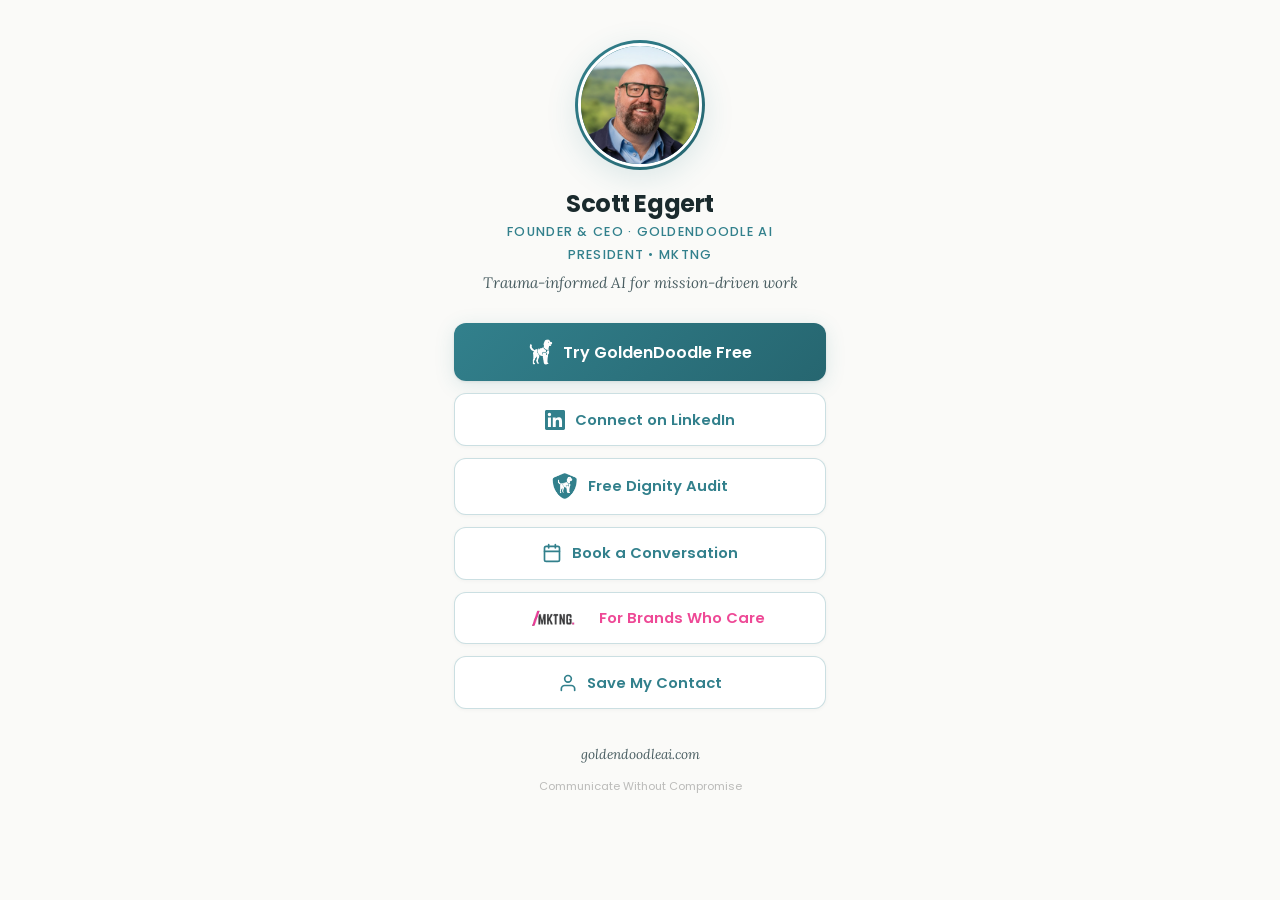
==== index.html @ 1a52ab36 "Refine MKTNG role line and transparent logo asset. Makes the President line non-clickable with match" ====
<!DOCTYPE html>
<html lang="en">
<head>
  <meta charset="UTF-8">
  <meta name="viewport" content="width=device-width, initial-scale=1.0">
  <title>Scott Eggert — GoldenDoodle AI</title>
  <meta name="description" content="Connect with Scott Eggert, Founder & CEO of GoldenDoodle AI — the first trauma-informed AI platform for mission-driven work.">
  <link rel="preconnect" href="https://fonts.googleapis.com">
  <link rel="preconnect" href="https://fonts.gstatic.com" crossorigin>
  <link href="https://fonts.googleapis.com/css2?family=Poppins:wght@400;500;600;700&family=Lora:ital,wght@0,400;1,400;1,500&display=swap" rel="stylesheet">
  <style>
    *, *::before, *::after {
      margin: 0;
      padding: 0;
      box-sizing: border-box;
    }

    :root {
      --teal: #32808c;
      --teal-dark: #266670;
      --teal-light: #e8f4f6;
      --teal-glow: rgba(50, 128, 140, 0.15);
      --warm-bg: #fafaf8;
      --text-primary: #1a2a2d;
      --text-secondary: #4a5e62;
      --white: #ffffff;
      --gold-accent: #c8a44e;
    }

    html {
      -webkit-text-size-adjust: 100%;
    }

    body {
      font-family: 'Poppins', sans-serif;
      background: var(--warm-bg);
      color: var(--text-primary);
      min-height: 100dvh;
      display: flex;
      justify-content: center;
      align-items: flex-start;
      padding: 0;
    }

    .container {
      width: 100%;
      max-width: 420px;
      padding: 2.5rem 1.5rem 2rem;
      display: flex;
      flex-direction: column;
      align-items: center;
    }

    /* --- Headshot --- */
    .headshot-wrap {
      position: relative;
      margin-bottom: 1.25rem;
      animation: fadeDown 0.6s ease-out;
    }

    .headshot-ring {
      width: 130px;
      height: 130px;
      border-radius: 50%;
      padding: 3px;
      background: linear-gradient(135deg, var(--teal), var(--teal-dark));
      box-shadow: 0 8px 30px var(--teal-glow);
    }

    .headshot-ring img {
      width: 100%;
      height: 100%;
      border-radius: 50%;
      object-fit: cover;
      object-position: center 15%;
      border: 3px solid var(--white);
    }

    /* --- Identity --- */
    .identity {
      text-align: center;
      margin-bottom: 1.75rem;
      animation: fadeDown 0.6s ease-out 0.1s both;
    }

    .identity h1 {
      font-family: 'Poppins', sans-serif;
      font-weight: 700;
      font-size: 1.5rem;
      letter-spacing: -0.02em;
      color: var(--text-primary);
      line-height: 1.2;
    }

    .identity .role {
      font-family: 'Poppins', sans-serif;
      font-weight: 500;
      font-size: 0.8rem;
      color: var(--teal);
      text-transform: uppercase;
      letter-spacing: 0.1em;
      margin-top: 0.25rem;
    }

    .identity .role.secondary {
      margin-top: 0.35rem;
      letter-spacing: 0.1em;
    }

    .identity .tagline {
      font-family: 'Lora', serif;
      font-style: italic;
      font-size: 0.95rem;
      color: var(--text-secondary);
      margin-top: 0.5rem;
      line-height: 1.5;
    }

    /* --- Links Stack --- */
    .links {
      width: 100%;
      display: flex;
      flex-direction: column;
      gap: 0.75rem;
    }

    .link-btn {
      display: flex;
      align-items: center;
      justify-content: center;
      gap: 0.6rem;
      width: 100%;
      padding: 0.9rem 1.25rem;
      border-radius: 12px;
      font-family: 'Poppins', sans-serif;
      font-weight: 600;
      font-size: 0.925rem;
      text-decoration: none;
      transition: all 0.25s ease;
      cursor: pointer;
      border: none;
      -webkit-tap-highlight-color: transparent;
    }

    .link-btn svg {
      width: 20px;
      height: 20px;
      flex-shrink: 0;
    }

    .link-btn-icon {
      width: 26px;
      height: 26px;
      object-fit: contain;
      flex-shrink: 0;
    }

    .mktng-logo {
      width: 74px;
      height: 20px;
      object-fit: contain;
      flex-shrink: 0;
    }

    .mktng-cta-text {
      color: #ee4996;
    }

    /* Hero / Exclusive Offer */
    .link-btn.hero {
      background: linear-gradient(135deg, var(--teal), var(--teal-dark));
      color: var(--white);
      box-shadow: 0 4px 20px var(--teal-glow), 0 1px 3px rgba(0,0,0,0.08);
      font-size: 1rem;
      padding: 1rem 1.25rem;
      animation: fadeUp 0.5s ease-out 0.2s both;
    }

    .link-btn.hero:hover {
      transform: translateY(-2px);
      box-shadow: 0 8px 30px rgba(50, 128, 140, 0.3), 0 2px 6px rgba(0,0,0,0.1);
    }

    .link-btn.hero:active {
      transform: translateY(0);
    }

    .hero-badge {
      font-family: 'Poppins', sans-serif;
      font-size: 0.65rem;
      font-weight: 600;
      text-transform: uppercase;
      letter-spacing: 0.12em;
      color: var(--gold-accent);
      text-align: center;
      margin-bottom: -0.25rem;
      animation: fadeUp 0.5s ease-out 0.15s both;
    }

    /* Secondary buttons */
    .link-btn.secondary {
      background: var(--white);
      color: var(--teal);
      border: 1.5px solid rgba(50, 128, 140, 0.25);
      box-shadow: 0 1px 4px rgba(0,0,0,0.04);
    }

    .link-btn.secondary:hover {
      border-color: var(--teal);
      background: var(--teal-light);
      transform: translateY(-1px);
      box-shadow: 0 3px 12px rgba(0,0,0,0.06);
    }

    .link-btn.secondary:active {
      transform: translateY(0);
    }

    /* Stagger animation */
    .links .link-btn:nth-child(1) { animation: fadeUp 0.5s ease-out 0.15s both; }
    .links .link-btn:nth-child(2) { animation: fadeUp 0.5s ease-out 0.2s both; }
    .links .link-btn:nth-child(3) { animation: fadeUp 0.5s ease-out 0.25s both; }
    .links .link-btn:nth-child(4) { animation: fadeUp 0.5s ease-out 0.3s both; }
    .links .link-btn:nth-child(5) { animation: fadeUp 0.5s ease-out 0.35s both; }
    .links .link-btn:nth-child(6) { animation: fadeUp 0.5s ease-out 0.4s both; }
    .links .link-btn:nth-child(7) { animation: fadeUp 0.5s ease-out 0.45s both; }

    /* --- Footer --- */
    .footer {
      margin-top: 2rem;
      text-align: center;
      animation: fadeUp 0.5s ease-out 0.55s both;
    }

    .footer a {
      font-family: 'Lora', serif;
      font-style: italic;
      font-size: 0.85rem;
      color: var(--text-secondary);
      text-decoration: none;
      transition: color 0.2s;
    }

    .footer a:hover {
      color: var(--teal);
    }

    .footer .powered {
      font-family: 'Poppins', sans-serif;
      font-size: 0.7rem;
      color: rgba(0,0,0,0.25);
      margin-top: 0.75rem;
      font-style: normal;
    }

    /* --- Animations --- */
    @keyframes fadeDown {
      from { opacity: 0; transform: translateY(-12px); }
      to { opacity: 1; transform: translateY(0); }
    }

    @keyframes fadeUp {
      from { opacity: 0; transform: translateY(12px); }
      to { opacity: 1; transform: translateY(0); }
    }

    /* Reduced motion */
    @media (prefers-reduced-motion: reduce) {
      *, *::before, *::after {
        animation-duration: 0.01ms !important;
        transition-duration: 0.01ms !important;
      }
    }
  </style>
  <script>
    !function(t,e){var o,n,p,r;e.__SV||(window.posthog=e,e._i=[],e.init=function(i,s,a){function g(t,e){var o=e.split(".");2==o.length&&(t=t[o[0]],e=o[1]),t[e]=function(){t.push([e].concat(Array.prototype.slice.call(arguments,0)))}}(p=t.createElement("script")).type="text/javascript",p.async=!0,p.src=s.api_host+"/static/array.js",(r=t.getElementsByTagName("script")[0]).parentNode.insertBefore(p,r);var u=e;for(void 0!==a?u=e[a]=[]:a="posthog",u.people=u.people||[],u.toString=function(t){var e="posthog";return"posthog"!==a&&(e+="."+a),t||(e+=" (stub)"),e},u.people.toString=function(){return u.toString(1)+".people (stub)"},o="capture identify alias people.set people.set_once set_config register register_once unregister opt_out_capturing has_opted_out_capturing opt_in_capturing reset isFeatureEnabled onFeatureFlags getFeatureFlag getFeatureFlagPayload reloadFeatureFlags group updateEarlyAccessFeatureEnrollment getEarlyAccessFeatures getActiveMatchingSurveys getSurveys onSessionId".split(" "),n=0;n<o.length;n++)g(u,o[n]);e._i.push([i,s,a])},e.__SV=1)}(document,window.posthog||[]);
    posthog.init('phc_HiUlc1KlcLO7zFuvxV1XKp8ROmtPgVxbMvExBJRHfyB', { api_host: 'https://us.i.posthog.com' });
  </script>
</head>
<body>
  <div class="container">

    <!-- Headshot -->
    <div class="headshot-wrap">
      <div class="headshot-ring">
        <img src="scott.png" alt="Scott Eggert" width="124" height="124" loading="eager">
      </div>
    </div>

    <!-- Identity -->
    <div class="identity">
      <h1>Scott Eggert</h1>
      <div class="role">Founder & CEO · GoldenDoodle AI</div>
      <div class="role secondary">President • MKTNG</div>
      <p class="tagline">Trauma-informed AI for mission-driven work</p>
    </div>

    <!-- Links -->
    <div class="links">

      <!-- Exclusive Offer (Hero) -->
      <a href="https://goldendoodleai.com/founderoffer" class="link-btn hero" data-track="exclusive_offer">
        <img src="goldendoodle-icon.png" alt="GoldenDoodle icon" class="link-btn-icon" width="20" height="20" loading="lazy">
        Try GoldenDoodle Free
      </a>

      <!-- LinkedIn -->
      <a href="https://www.linkedin.com/in/scottdeggert/" target="_blank" rel="noopener" class="link-btn secondary" data-track="linkedin">
        <svg viewBox="0 0 24 24" fill="currentColor"><path d="M20.447 20.452h-3.554v-5.569c0-1.328-.027-3.037-1.852-3.037-1.853 0-2.136 1.445-2.136 2.939v5.667H9.351V9h3.414v1.561h.046c.477-.9 1.637-1.85 3.37-1.85 3.601 0 4.267 2.37 4.267 5.455v6.286zM5.337 7.433a2.062 2.062 0 01-2.063-2.065 2.064 2.064 0 112.063 2.065zm1.782 13.019H3.555V9h3.564v11.452zM22.225 0H1.771C.792 0 0 .774 0 1.729v20.542C0 23.227.792 24 1.771 24h20.451C23.2 24 24 23.227 24 22.271V1.729C24 .774 23.2 0 22.222 0h.003z"/></svg>
        Connect on LinkedIn
      </a>

      <!-- Dignity Audit -->
      <a href="https://dignityaudit.com" target="_blank" rel="noopener" class="link-btn secondary" data-track="dignity_audit">
        <img src="dignity-alliance-icon.png" alt="Dignity-Alliance icon" class="link-btn-icon" width="20" height="20" loading="lazy">
        Free Dignity Audit
      </a>

      <!-- Calendly -->
      <a href="https://calendly.com/scotteggert" target="_blank" rel="noopener" class="link-btn secondary" data-track="calendly">
        <svg viewBox="0 0 24 24" fill="none" stroke="currentColor" stroke-width="2" stroke-linecap="round" stroke-linejoin="round"><rect x="3" y="4" width="18" height="18" rx="2" ry="2"/><line x1="16" y1="2" x2="16" y2="6"/><line x1="8" y1="2" x2="8" y2="6"/><line x1="3" y1="10" x2="21" y2="10"/></svg>
        Book a Conversation
      </a>

      <!-- MKTNG -->
      <a href="https://mktng.co" target="_blank" rel="noopener" class="link-btn secondary" data-track="for_brands_who_care">
        <img src="mktng-logo.png" alt="MKTNG logo" class="mktng-logo" width="74" height="20" loading="lazy">
        <span class="mktng-cta-text">For Brands Who Care</span>
      </a>

      <!-- vCard Download -->
      <a href="scott-eggert.vcf" download="Scott Eggert.vcf" class="link-btn secondary" data-track="save_contact">
        <svg viewBox="0 0 24 24" fill="none" stroke="currentColor" stroke-width="2" stroke-linecap="round" stroke-linejoin="round"><path d="M20 21v-2a4 4 0 0 0-4-4H8a4 4 0 0 0-4 4v2"/><circle cx="12" cy="7" r="4"/></svg>
        Save My Contact
      </a>

    </div>

    <!-- Footer -->
    <div class="footer">
      <a href="https://goldendoodleai.com">goldendoodleai.com</a>
      <div class="powered">Communicate Without Compromise</div>
    </div>

  </div>
  <script>
    document.querySelectorAll('[data-track]').forEach(function(el) {
      el.addEventListener('click', function() {
        posthog.capture('link_click', {
          button: el.getAttribute('data-track'),
          url: el.getAttribute('href'),
          page: 'scott_linktree'
        });
      });
    });
  </script>
</body>
</html>
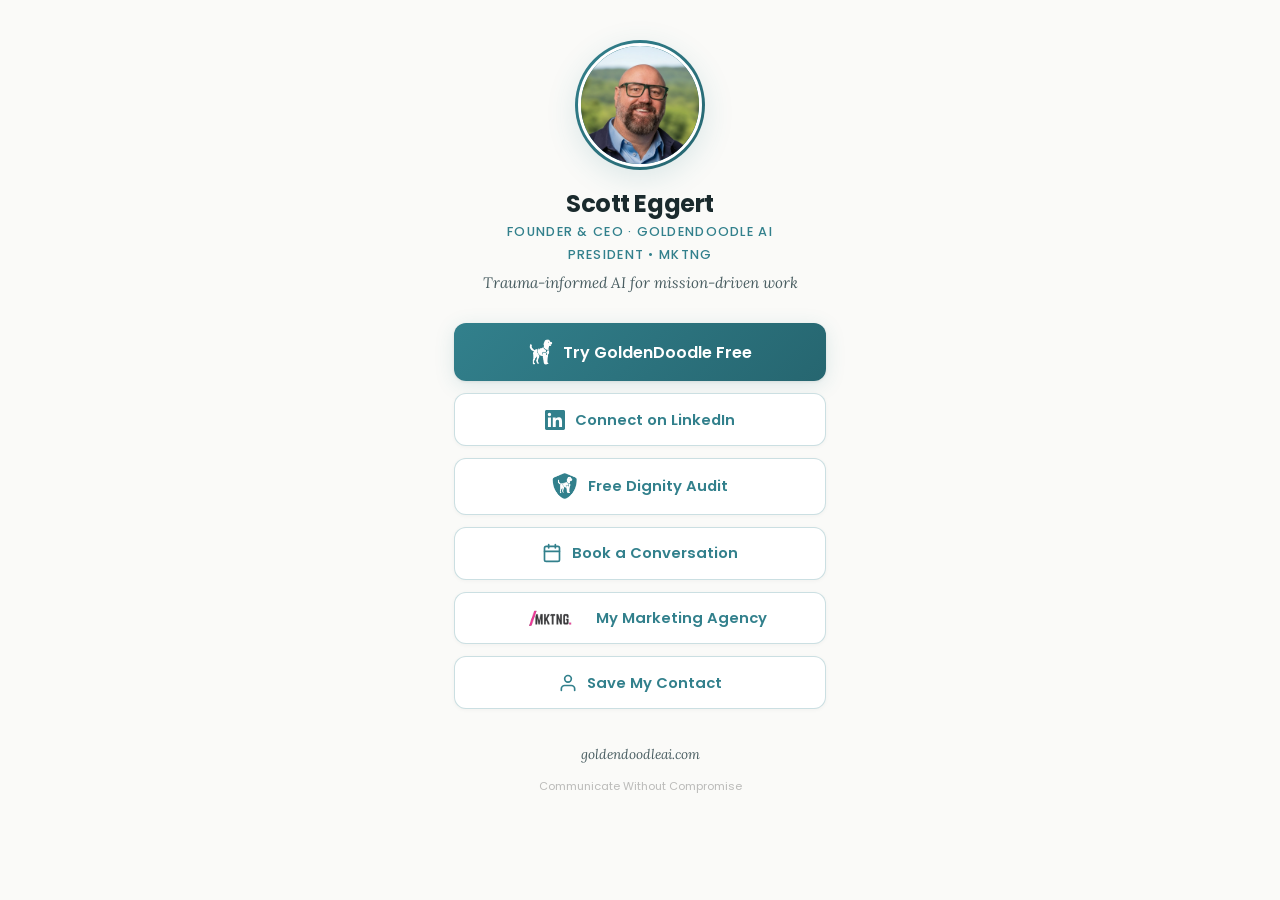
==== commit 49f60492: "Update MKTNG link copy and document the link page Rename the MKTNG button to "My Marketing Agency" a" ====
--- a/index.html
+++ b/index.html
@@ -162,10 +162,6 @@
       flex-shrink: 0;
     }
 
-    .mktng-cta-text {
-      color: #ee4996;
-    }
-
     /* Hero / Exclusive Offer */
     .link-btn.hero {
       background: linear-gradient(135deg, var(--teal), var(--teal-dark));
@@ -325,7 +321,7 @@
       <!-- MKTNG -->
       <a href="https://mktng.co" target="_blank" rel="noopener" class="link-btn secondary" data-track="for_brands_who_care">
         <img src="mktng-logo.png" alt="MKTNG logo" class="mktng-logo" width="74" height="20" loading="lazy">
-        <span class="mktng-cta-text">For Brands Who Care</span>
+        My Marketing Agency
       </a>
 
       <!-- vCard Download -->
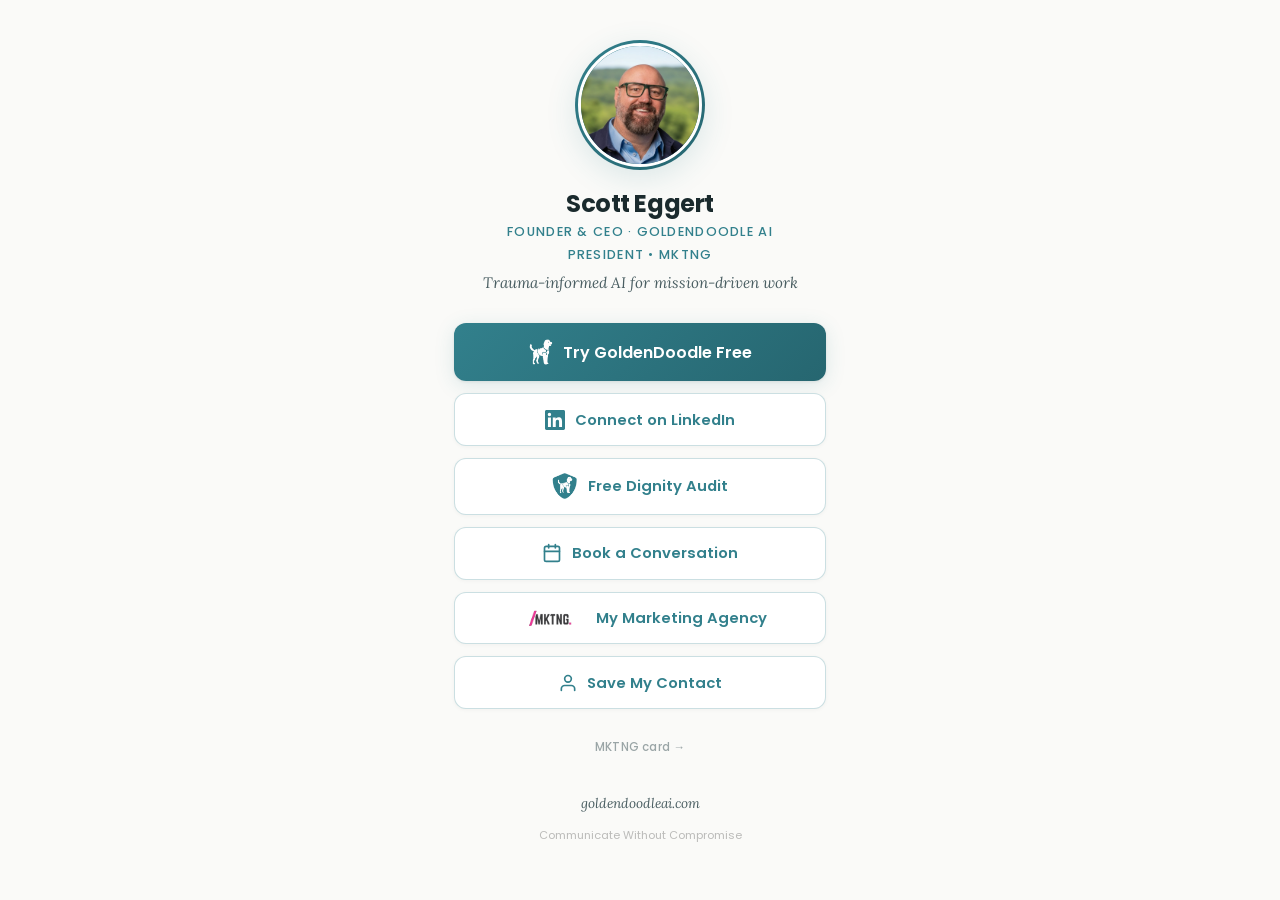
==== commit be643d1e: "Add MKTNG link-in-bio card at /mktng/ with cross-links - New mktng/index.html: President of MKTNG pr" ====
--- a/index.html
+++ b/index.html
@@ -249,6 +249,26 @@
       font-style: normal;
     }
 
+    /* --- Cross-link --- */
+    .variant-link {
+      margin-top: 1.5rem;
+      animation: fadeUp 0.5s ease-out 0.5s both;
+    }
+
+    .variant-link a {
+      font-family: 'Poppins', sans-serif;
+      font-size: 0.72rem;
+      font-weight: 500;
+      color: rgba(74, 94, 98, 0.55);
+      text-decoration: none;
+      letter-spacing: 0.02em;
+      transition: color 0.2s;
+    }
+
+    .variant-link a:hover {
+      color: var(--teal);
+    }
+
     /* --- Animations --- */
     @keyframes fadeDown {
       from { opacity: 0; transform: translateY(-12px); }
@@ -330,6 +350,11 @@
         Save My Contact
       </a>
 
+    </div>
+
+    <!-- Cross-link to MKTNG card -->
+    <div class="variant-link">
+      <a href="mktng/">MKTNG card →</a>
     </div>
 
     <!-- Footer -->
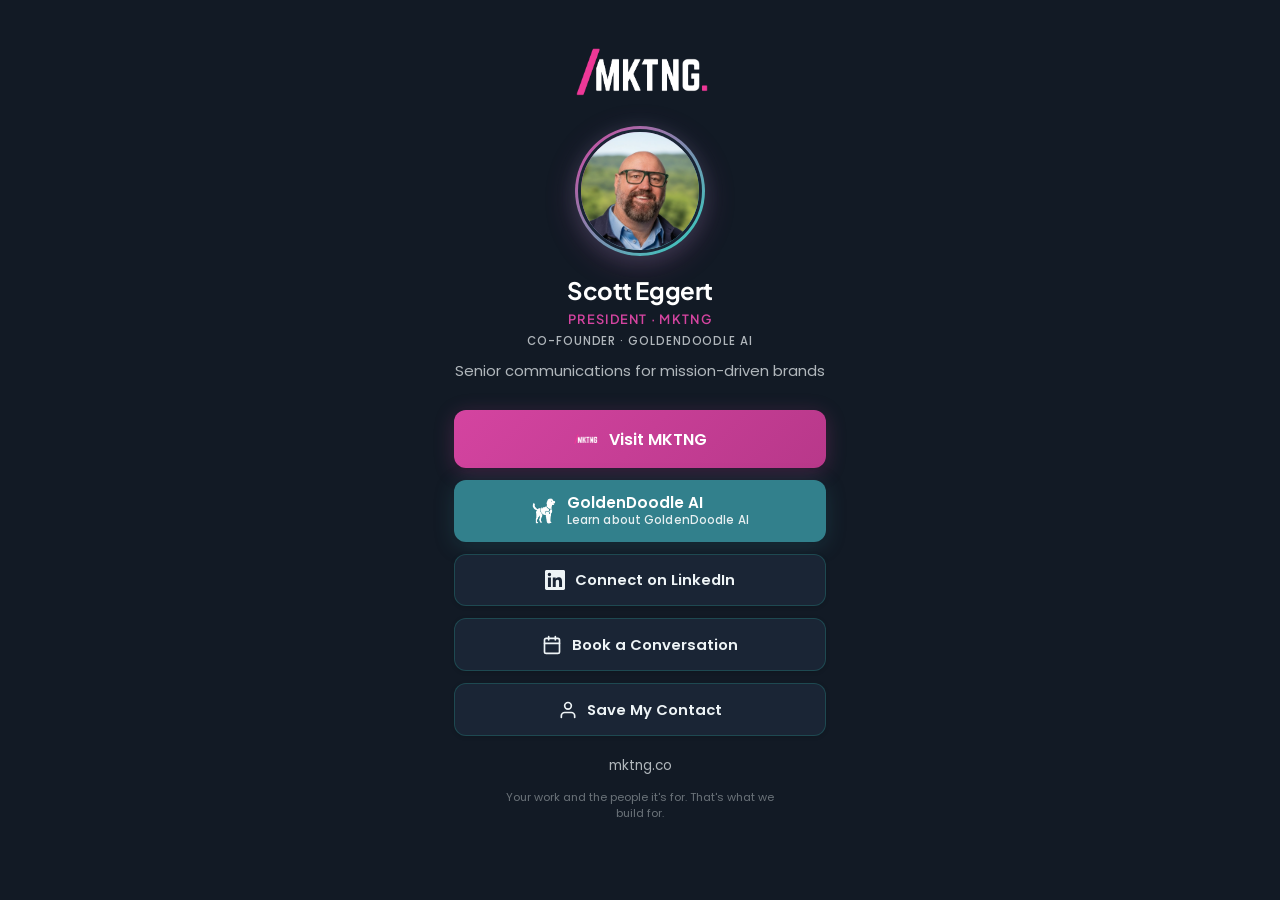
==== commit 92944830: "feat: mktng-card branch with root MKTNG site and Cloudflare deploy - Serve MKTNG card at index.html " ====
--- a/index.html
+++ b/index.html
@@ -3,11 +3,9 @@
 <head>
   <meta charset="UTF-8">
   <meta name="viewport" content="width=device-width, initial-scale=1.0">
-  <title>Scott Eggert — GoldenDoodle AI</title>
-  <meta name="description" content="Connect with Scott Eggert, Founder & CEO of GoldenDoodle AI — the first trauma-informed AI platform for mission-driven work.">
-  <link rel="preconnect" href="https://fonts.googleapis.com">
-  <link rel="preconnect" href="https://fonts.gstatic.com" crossorigin>
-  <link href="https://fonts.googleapis.com/css2?family=Poppins:wght@400;500;600;700&family=Lora:ital,wght@0,400;1,400;1,500&display=swap" rel="stylesheet">
+  <title>Scott Eggert — MKTNG</title>
+  <meta name="description" content="Connect with Scott Eggert, President of MKTNG — senior communications for mission-driven brands.">
+  <link href="fonts/fonts.css" rel="stylesheet">
   <style>
     *, *::before, *::after {
       margin: 0;
@@ -16,15 +14,19 @@
     }
 
     :root {
+      --deep: #121A25;
+      --slate: #1A2535;
+      --berry: #D444A0;
+      --berry-dark: #b8388a;
+      --cyan: #2DD4C0;
+      --ice: #EEF4F6;
+      --white: #FFFFFF;
+      --text-secondary: rgba(238, 244, 246, 0.72);
+      --berry-glow: rgba(212, 68, 160, 0.25);
+      --cyan-glow: rgba(45, 212, 192, 0.15);
       --teal: #32808c;
       --teal-dark: #266670;
-      --teal-light: #e8f4f6;
-      --teal-glow: rgba(50, 128, 140, 0.15);
-      --warm-bg: #fafaf8;
-      --text-primary: #1a2a2d;
-      --text-secondary: #4a5e62;
-      --white: #ffffff;
-      --gold-accent: #c8a44e;
+      --teal-glow: rgba(50, 128, 140, 0.25);
     }
 
     html {
@@ -33,8 +35,8 @@
 
     body {
       font-family: 'Poppins', sans-serif;
-      background: var(--warm-bg);
-      color: var(--text-primary);
+      background: var(--deep);
+      color: var(--ice);
       min-height: 100dvh;
       display: flex;
       justify-content: center;
@@ -51,11 +53,24 @@
       align-items: center;
     }
 
+    /* --- Logo --- */
+    .logo-wrap {
+      margin-bottom: 1.5rem;
+      animation: fadeDown 0.6s ease-out;
+    }
+
+    .logo-wrap img {
+      width: 140px;
+      height: auto;
+      object-fit: contain;
+      display: block;
+    }
+
     /* --- Headshot --- */
     .headshot-wrap {
       position: relative;
       margin-bottom: 1.25rem;
-      animation: fadeDown 0.6s ease-out;
+      animation: fadeDown 0.6s ease-out 0.05s both;
     }
 
     .headshot-ring {
@@ -63,8 +78,8 @@
       height: 130px;
       border-radius: 50%;
       padding: 3px;
-      background: linear-gradient(135deg, var(--teal), var(--teal-dark));
-      box-shadow: 0 8px 30px var(--teal-glow);
+      background: linear-gradient(135deg, var(--berry), var(--cyan));
+      box-shadow: 0 8px 30px var(--berry-glow), 0 4px 20px var(--cyan-glow);
     }
 
     .headshot-ring img {
@@ -73,7 +88,7 @@
       border-radius: 50%;
       object-fit: cover;
       object-position: center 15%;
-      border: 3px solid var(--white);
+      border: 3px solid var(--slate);
     }
 
     /* --- Identity --- */
@@ -84,35 +99,40 @@
     }
 
     .identity h1 {
-      font-family: 'Poppins', sans-serif;
+      font-family: 'Plus Jakarta Sans', sans-serif;
       font-weight: 700;
       font-size: 1.5rem;
       letter-spacing: -0.02em;
-      color: var(--text-primary);
+      color: var(--white);
       line-height: 1.2;
     }
 
     .identity .role {
-      font-family: 'Poppins', sans-serif;
-      font-weight: 500;
+      font-family: 'Plus Jakarta Sans', sans-serif;
+      font-weight: 600;
       font-size: 0.8rem;
-      color: var(--teal);
+      color: var(--berry);
       text-transform: uppercase;
       letter-spacing: 0.1em;
-      margin-top: 0.25rem;
+      margin-top: 0.35rem;
     }
 
     .identity .role.secondary {
-      margin-top: 0.35rem;
-      letter-spacing: 0.1em;
+      font-family: 'Poppins', sans-serif;
+      font-weight: 500;
+      font-size: 0.72rem;
+      color: var(--text-secondary);
+      text-transform: uppercase;
+      letter-spacing: 0.08em;
+      margin-top: 0.4rem;
     }
 
     .identity .tagline {
-      font-family: 'Lora', serif;
-      font-style: italic;
-      font-size: 0.95rem;
+      font-family: 'Poppins', sans-serif;
+      font-weight: 400;
+      font-size: 0.925rem;
       color: var(--text-secondary);
-      margin-top: 0.5rem;
+      margin-top: 0.6rem;
       line-height: 1.5;
     }
 
@@ -155,18 +175,11 @@
       flex-shrink: 0;
     }
 
-    .mktng-logo {
-      width: 74px;
-      height: 20px;
-      object-fit: contain;
-      flex-shrink: 0;
-    }
-
-    /* Hero / Exclusive Offer */
+    /* Hero CTA */
     .link-btn.hero {
-      background: linear-gradient(135deg, var(--teal), var(--teal-dark));
+      background: linear-gradient(135deg, var(--berry), var(--berry-dark));
       color: var(--white);
-      box-shadow: 0 4px 20px var(--teal-glow), 0 1px 3px rgba(0,0,0,0.08);
+      box-shadow: 0 4px 20px var(--berry-glow), 0 1px 3px rgba(0,0,0,0.2);
       font-size: 1rem;
       padding: 1rem 1.25rem;
       animation: fadeUp 0.5s ease-out 0.2s both;
@@ -174,38 +187,65 @@
 
     .link-btn.hero:hover {
       transform: translateY(-2px);
-      box-shadow: 0 8px 30px rgba(50, 128, 140, 0.3), 0 2px 6px rgba(0,0,0,0.1);
+      box-shadow: 0 8px 30px rgba(212, 68, 160, 0.35), 0 2px 6px rgba(0,0,0,0.15);
     }
 
     .link-btn.hero:active {
       transform: translateY(0);
     }
 
-    .hero-badge {
-      font-family: 'Poppins', sans-serif;
-      font-size: 0.65rem;
+    .link-btn.gd {
+      background: var(--teal);
+      color: var(--white);
+      box-shadow: 0 4px 20px var(--teal-glow), 0 1px 3px rgba(0,0,0,0.2);
+      font-size: 1rem;
+      padding: 0.85rem 1.25rem;
+    }
+
+    .link-btn.gd:hover {
+      background: var(--teal-dark);
+      transform: translateY(-2px);
+      box-shadow: 0 8px 30px rgba(50, 128, 140, 0.35), 0 2px 6px rgba(0,0,0,0.15);
+    }
+
+    .link-btn.gd:active {
+      transform: translateY(0);
+    }
+
+    .btn-label-stack {
+      display: flex;
+      flex-direction: column;
+      align-items: flex-start;
+      gap: 0.15rem;
+      line-height: 1.2;
+      text-align: left;
+    }
+
+    .btn-label-main {
       font-weight: 600;
-      text-transform: uppercase;
-      letter-spacing: 0.12em;
-      color: var(--gold-accent);
-      text-align: center;
-      margin-bottom: -0.25rem;
-      animation: fadeUp 0.5s ease-out 0.15s both;
+      font-size: 0.95rem;
+    }
+
+    .btn-label-sub {
+      font-weight: 500;
+      font-size: 0.72rem;
+      opacity: 0.88;
+      letter-spacing: 0.01em;
     }
 
     /* Secondary buttons */
     .link-btn.secondary {
-      background: var(--white);
-      color: var(--teal);
-      border: 1.5px solid rgba(50, 128, 140, 0.25);
-      box-shadow: 0 1px 4px rgba(0,0,0,0.04);
+      background: var(--slate);
+      color: var(--ice);
+      border: 1.5px solid rgba(45, 212, 192, 0.2);
+      box-shadow: 0 1px 4px rgba(0,0,0,0.15);
     }
 
     .link-btn.secondary:hover {
-      border-color: var(--teal);
-      background: var(--teal-light);
+      border-color: var(--cyan);
+      background: rgba(26, 37, 53, 0.95);
       transform: translateY(-1px);
-      box-shadow: 0 3px 12px rgba(0,0,0,0.06);
+      box-shadow: 0 3px 12px rgba(0,0,0,0.2);
     }
 
     .link-btn.secondary:active {
@@ -218,19 +258,16 @@
     .links .link-btn:nth-child(3) { animation: fadeUp 0.5s ease-out 0.25s both; }
     .links .link-btn:nth-child(4) { animation: fadeUp 0.5s ease-out 0.3s both; }
     .links .link-btn:nth-child(5) { animation: fadeUp 0.5s ease-out 0.35s both; }
-    .links .link-btn:nth-child(6) { animation: fadeUp 0.5s ease-out 0.4s both; }
-    .links .link-btn:nth-child(7) { animation: fadeUp 0.5s ease-out 0.45s both; }
 
     /* --- Footer --- */
     .footer {
-      margin-top: 2rem;
+      margin-top: 1rem;
       text-align: center;
-      animation: fadeUp 0.5s ease-out 0.55s both;
+      animation: fadeUp 0.5s ease-out 0.5s both;
     }
 
     .footer a {
-      font-family: 'Lora', serif;
-      font-style: italic;
+      font-family: 'Poppins', sans-serif;
       font-size: 0.85rem;
       color: var(--text-secondary);
       text-decoration: none;
@@ -238,35 +275,32 @@
     }
 
     .footer a:hover {
-      color: var(--teal);
+      color: var(--cyan);
     }
 
     .footer .powered {
       font-family: 'Poppins', sans-serif;
       font-size: 0.7rem;
-      color: rgba(0,0,0,0.25);
+      color: rgba(238, 244, 246, 0.4);
       margin-top: 0.75rem;
-      font-style: normal;
-    }
-
-    /* --- Cross-link --- */
-    .variant-link {
-      margin-top: 1.5rem;
-      animation: fadeUp 0.5s ease-out 0.5s both;
-    }
-
-    .variant-link a {
-      font-family: 'Poppins', sans-serif;
-      font-size: 0.72rem;
-      font-weight: 500;
-      color: rgba(74, 94, 98, 0.55);
-      text-decoration: none;
-      letter-spacing: 0.02em;
-      transition: color 0.2s;
-    }
-
-    .variant-link a:hover {
-      color: var(--teal);
+      line-height: 1.45;
+      max-width: 18rem;
+      margin-left: auto;
+      margin-right: auto;
+    }
+
+    .footer .tagline-short {
+      display: none;
+    }
+
+    @media (max-width: 380px) {
+      .footer .tagline-full {
+        display: none;
+      }
+
+      .footer .tagline-short {
+        display: inline;
+      }
     }
 
     /* --- Animations --- */
@@ -280,7 +314,6 @@
       to { opacity: 1; transform: translateY(0); }
     }
 
-    /* Reduced motion */
     @media (prefers-reduced-motion: reduce) {
       *, *::before, *::after {
         animation-duration: 0.01ms !important;
@@ -296,6 +329,11 @@
 <body>
   <div class="container">
 
+    <!-- MKTNG Logo -->
+    <div class="logo-wrap">
+      <img src="mktng-logo-white.png" alt="MKTNG" width="140" height="38" loading="eager">
+    </div>
+
     <!-- Headshot -->
     <div class="headshot-wrap">
       <div class="headshot-ring">
@@ -306,61 +344,51 @@
     <!-- Identity -->
     <div class="identity">
       <h1>Scott Eggert</h1>
-      <div class="role">Founder & CEO · GoldenDoodle AI</div>
-      <div class="role secondary">President • MKTNG</div>
-      <p class="tagline">Trauma-informed AI for mission-driven work</p>
+      <div class="role">President · MKTNG</div>
+      <div class="role secondary">Co-Founder · GoldenDoodle AI</div>
+      <p class="tagline">Senior communications for mission-driven brands</p>
     </div>
 
     <!-- Links -->
     <div class="links">
 
-      <!-- Exclusive Offer (Hero) -->
-      <a href="https://goldendoodleai.com/founderoffer" class="link-btn hero" data-track="exclusive_offer">
-        <img src="goldendoodle-icon.png" alt="GoldenDoodle icon" class="link-btn-icon" width="20" height="20" loading="lazy">
-        Try GoldenDoodle Free
+      <a href="https://mktng.co" target="_blank" rel="noopener" class="link-btn hero" data-track="visit_mktng">
+        <img src="mktng-logo-white.png" alt="" class="link-btn-icon" width="26" height="26" loading="lazy" aria-hidden="true">
+        Visit MKTNG
       </a>
 
-      <!-- LinkedIn -->
+      <a href="https://goldendoodleai.com" target="_blank" rel="noopener" class="link-btn gd" data-track="goldendoodle_ai">
+        <img src="goldendoodle-icon.png" alt="" class="link-btn-icon" width="26" height="26" loading="lazy" aria-hidden="true">
+        <span class="btn-label-stack">
+          <span class="btn-label-main">GoldenDoodle AI</span>
+          <span class="btn-label-sub">Learn about GoldenDoodle AI</span>
+        </span>
+      </a>
+
       <a href="https://www.linkedin.com/in/scottdeggert/" target="_blank" rel="noopener" class="link-btn secondary" data-track="linkedin">
         <svg viewBox="0 0 24 24" fill="currentColor"><path d="M20.447 20.452h-3.554v-5.569c0-1.328-.027-3.037-1.852-3.037-1.853 0-2.136 1.445-2.136 2.939v5.667H9.351V9h3.414v1.561h.046c.477-.9 1.637-1.85 3.37-1.85 3.601 0 4.267 2.37 4.267 5.455v6.286zM5.337 7.433a2.062 2.062 0 01-2.063-2.065 2.064 2.064 0 112.063 2.065zm1.782 13.019H3.555V9h3.564v11.452zM22.225 0H1.771C.792 0 0 .774 0 1.729v20.542C0 23.227.792 24 1.771 24h20.451C23.2 24 24 23.227 24 22.271V1.729C24 .774 23.2 0 22.222 0h.003z"/></svg>
         Connect on LinkedIn
       </a>
 
-      <!-- Dignity Audit -->
-      <a href="https://dignityaudit.com" target="_blank" rel="noopener" class="link-btn secondary" data-track="dignity_audit">
-        <img src="dignity-alliance-icon.png" alt="Dignity-Alliance icon" class="link-btn-icon" width="20" height="20" loading="lazy">
-        Free Dignity Audit
-      </a>
-
-      <!-- Calendly -->
       <a href="https://calendly.com/scotteggert" target="_blank" rel="noopener" class="link-btn secondary" data-track="calendly">
         <svg viewBox="0 0 24 24" fill="none" stroke="currentColor" stroke-width="2" stroke-linecap="round" stroke-linejoin="round"><rect x="3" y="4" width="18" height="18" rx="2" ry="2"/><line x1="16" y1="2" x2="16" y2="6"/><line x1="8" y1="2" x2="8" y2="6"/><line x1="3" y1="10" x2="21" y2="10"/></svg>
         Book a Conversation
       </a>
 
-      <!-- MKTNG -->
-      <a href="https://mktng.co" target="_blank" rel="noopener" class="link-btn secondary" data-track="for_brands_who_care">
-        <img src="mktng-logo.png" alt="MKTNG logo" class="mktng-logo" width="74" height="20" loading="lazy">
-        My Marketing Agency
-      </a>
-
-      <!-- vCard Download -->
-      <a href="scott-eggert.vcf" download="Scott Eggert.vcf" class="link-btn secondary" data-track="save_contact">
+      <a href="scott-eggert-mktng.vcf" download="Scott Eggert - MKTNG.vcf" class="link-btn secondary" data-track="save_contact">
         <svg viewBox="0 0 24 24" fill="none" stroke="currentColor" stroke-width="2" stroke-linecap="round" stroke-linejoin="round"><path d="M20 21v-2a4 4 0 0 0-4-4H8a4 4 0 0 0-4 4v2"/><circle cx="12" cy="7" r="4"/></svg>
         Save My Contact
       </a>
 
     </div>
 
-    <!-- Cross-link to MKTNG card -->
-    <div class="variant-link">
-      <a href="mktng/">MKTNG card →</a>
-    </div>
-
     <!-- Footer -->
     <div class="footer">
-      <a href="https://goldendoodleai.com">goldendoodleai.com</a>
-      <div class="powered">Communicate Without Compromise</div>
+      <a href="https://mktng.co">mktng.co</a>
+      <div class="powered">
+        <span class="tagline-full">Your work and the people it's for. That's what we build for.</span>
+        <span class="tagline-short">Your work and the people it's for.</span>
+      </div>
     </div>
 
   </div>
@@ -370,7 +398,7 @@
         posthog.capture('link_click', {
           button: el.getAttribute('data-track'),
           url: el.getAttribute('href'),
-          page: 'scott_linktree'
+          page: 'scott_mktng_linktree'
         });
       });
     });
--- a/fonts/fonts.css
+++ b/fonts/fonts.css
@@ -0,0 +1,49 @@
+@font-face {
+  font-family: 'Plus Jakarta Sans';
+  font-style: normal;
+  font-weight: 500;
+  font-display: swap;
+  src: url(LDIbaomQNQcsA88c7O9yZ4KMCoOg4IA6-91aHEjcWuA_m07NSg.ttf) format('truetype');
+}
+@font-face {
+  font-family: 'Plus Jakarta Sans';
+  font-style: normal;
+  font-weight: 600;
+  font-display: swap;
+  src: url(LDIbaomQNQcsA88c7O9yZ4KMCoOg4IA6-91aHEjcWuA_d0nNSg.ttf) format('truetype');
+}
+@font-face {
+  font-family: 'Plus Jakarta Sans';
+  font-style: normal;
+  font-weight: 700;
+  font-display: swap;
+  src: url(LDIbaomQNQcsA88c7O9yZ4KMCoOg4IA6-91aHEjcWuA_TknNSg.ttf) format('truetype');
+}
+@font-face {
+  font-family: 'Poppins';
+  font-style: normal;
+  font-weight: 400;
+  font-display: swap;
+  src: url(pxiEyp8kv8JHgFVrFJA.ttf) format('truetype');
+}
+@font-face {
+  font-family: 'Poppins';
+  font-style: normal;
+  font-weight: 500;
+  font-display: swap;
+  src: url(pxiByp8kv8JHgFVrLGT9V1s.ttf) format('truetype');
+}
+@font-face {
+  font-family: 'Poppins';
+  font-style: normal;
+  font-weight: 600;
+  font-display: swap;
+  src: url(pxiByp8kv8JHgFVrLEj6V1s.ttf) format('truetype');
+}
+@font-face {
+  font-family: 'Poppins';
+  font-style: normal;
+  font-weight: 700;
+  font-display: swap;
+  src: url(pxiByp8kv8JHgFVrLCz7V1s.ttf) format('truetype');
+}
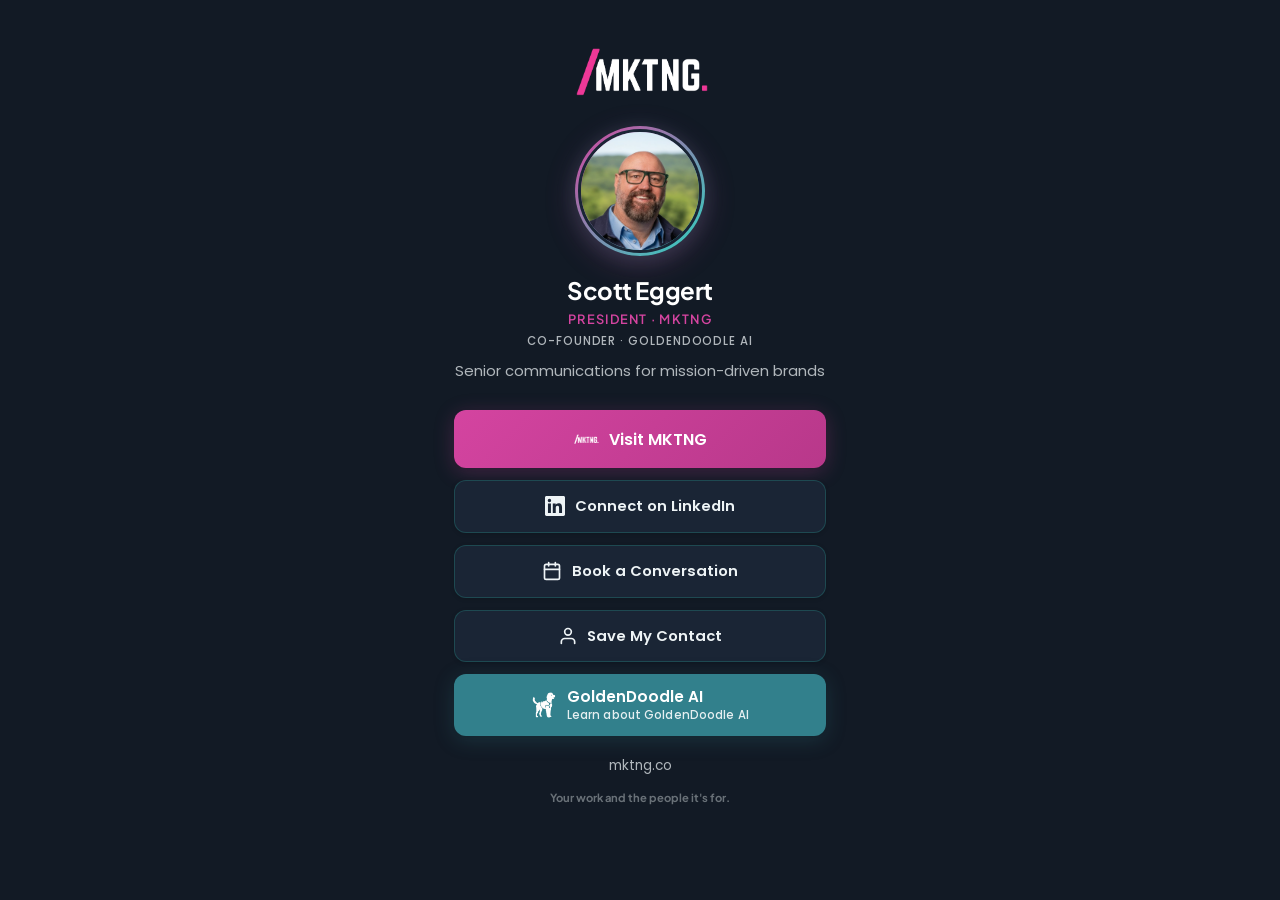
==== commit af8eea81: "fix(mktng): button order, all-white CTA logo, footer tagline Co-authored-by: Scott Eggert <scottdegg" ====
--- a/index.html
+++ b/index.html
@@ -257,7 +257,7 @@
     .links .link-btn:nth-child(2) { animation: fadeUp 0.5s ease-out 0.2s both; }
     .links .link-btn:nth-child(3) { animation: fadeUp 0.5s ease-out 0.25s both; }
     .links .link-btn:nth-child(4) { animation: fadeUp 0.5s ease-out 0.3s both; }
-    .links .link-btn:nth-child(5) { animation: fadeUp 0.5s ease-out 0.35s both; }
+    .links .link-btn:nth-child(5) { animation: fadeUp 0.5s ease-out 0.4s both; }
 
     /* --- Footer --- */
     .footer {
@@ -279,7 +279,8 @@
     }
 
     .footer .powered {
-      font-family: 'Poppins', sans-serif;
+      font-family: 'Plus Jakarta Sans', sans-serif;
+      font-weight: 700;
       font-size: 0.7rem;
       color: rgba(238, 244, 246, 0.4);
       margin-top: 0.75rem;
@@ -287,20 +288,6 @@
       max-width: 18rem;
       margin-left: auto;
       margin-right: auto;
-    }
-
-    .footer .tagline-short {
-      display: none;
-    }
-
-    @media (max-width: 380px) {
-      .footer .tagline-full {
-        display: none;
-      }
-
-      .footer .tagline-short {
-        display: inline;
-      }
     }
 
     /* --- Animations --- */
@@ -353,8 +340,23 @@
     <div class="links">
 
       <a href="https://mktng.co" target="_blank" rel="noopener" class="link-btn hero" data-track="visit_mktng">
-        <img src="mktng-logo-white.png" alt="" class="link-btn-icon" width="26" height="26" loading="lazy" aria-hidden="true">
+        <img src="mktng-logo-all-white.png" alt="" class="link-btn-icon" width="26" height="26" loading="lazy" aria-hidden="true">
         Visit MKTNG
+      </a>
+
+      <a href="https://www.linkedin.com/in/scottdeggert/" target="_blank" rel="noopener" class="link-btn secondary" data-track="linkedin">
+        <svg viewBox="0 0 24 24" fill="currentColor"><path d="M20.447 20.452h-3.554v-5.569c0-1.328-.027-3.037-1.852-3.037-1.853 0-2.136 1.445-2.136 2.939v5.667H9.351V9h3.414v1.561h.046c.477-.9 1.637-1.85 3.37-1.85 3.601 0 4.267 2.37 4.267 5.455v6.286zM5.337 7.433a2.062 2.062 0 01-2.063-2.065 2.064 2.064 0 112.063 2.065zm1.782 13.019H3.555V9h3.564v11.452zM22.225 0H1.771C.792 0 0 .774 0 1.729v20.542C0 23.227.792 24 1.771 24h20.451C23.2 24 24 23.227 24 22.271V1.729C24 .774 23.2 0 22.222 0h.003z"/></svg>
+        Connect on LinkedIn
+      </a>
+
+      <a href="https://calendly.com/scotteggert" target="_blank" rel="noopener" class="link-btn secondary" data-track="calendly">
+        <svg viewBox="0 0 24 24" fill="none" stroke="currentColor" stroke-width="2" stroke-linecap="round" stroke-linejoin="round"><rect x="3" y="4" width="18" height="18" rx="2" ry="2"/><line x1="16" y1="2" x2="16" y2="6"/><line x1="8" y1="2" x2="8" y2="6"/><line x1="3" y1="10" x2="21" y2="10"/></svg>
+        Book a Conversation
+      </a>
+
+      <a href="scott-eggert-mktng.vcf" download="Scott Eggert - MKTNG.vcf" class="link-btn secondary" data-track="save_contact">
+        <svg viewBox="0 0 24 24" fill="none" stroke="currentColor" stroke-width="2" stroke-linecap="round" stroke-linejoin="round"><path d="M20 21v-2a4 4 0 0 0-4-4H8a4 4 0 0 0-4 4v2"/><circle cx="12" cy="7" r="4"/></svg>
+        Save My Contact
       </a>
 
       <a href="https://goldendoodleai.com" target="_blank" rel="noopener" class="link-btn gd" data-track="goldendoodle_ai">
@@ -365,30 +367,12 @@
         </span>
       </a>
 
-      <a href="https://www.linkedin.com/in/scottdeggert/" target="_blank" rel="noopener" class="link-btn secondary" data-track="linkedin">
-        <svg viewBox="0 0 24 24" fill="currentColor"><path d="M20.447 20.452h-3.554v-5.569c0-1.328-.027-3.037-1.852-3.037-1.853 0-2.136 1.445-2.136 2.939v5.667H9.351V9h3.414v1.561h.046c.477-.9 1.637-1.85 3.37-1.85 3.601 0 4.267 2.37 4.267 5.455v6.286zM5.337 7.433a2.062 2.062 0 01-2.063-2.065 2.064 2.064 0 112.063 2.065zm1.782 13.019H3.555V9h3.564v11.452zM22.225 0H1.771C.792 0 0 .774 0 1.729v20.542C0 23.227.792 24 1.771 24h20.451C23.2 24 24 23.227 24 22.271V1.729C24 .774 23.2 0 22.222 0h.003z"/></svg>
-        Connect on LinkedIn
-      </a>
-
-      <a href="https://calendly.com/scotteggert" target="_blank" rel="noopener" class="link-btn secondary" data-track="calendly">
-        <svg viewBox="0 0 24 24" fill="none" stroke="currentColor" stroke-width="2" stroke-linecap="round" stroke-linejoin="round"><rect x="3" y="4" width="18" height="18" rx="2" ry="2"/><line x1="16" y1="2" x2="16" y2="6"/><line x1="8" y1="2" x2="8" y2="6"/><line x1="3" y1="10" x2="21" y2="10"/></svg>
-        Book a Conversation
-      </a>
-
-      <a href="scott-eggert-mktng.vcf" download="Scott Eggert - MKTNG.vcf" class="link-btn secondary" data-track="save_contact">
-        <svg viewBox="0 0 24 24" fill="none" stroke="currentColor" stroke-width="2" stroke-linecap="round" stroke-linejoin="round"><path d="M20 21v-2a4 4 0 0 0-4-4H8a4 4 0 0 0-4 4v2"/><circle cx="12" cy="7" r="4"/></svg>
-        Save My Contact
-      </a>
-
     </div>
 
     <!-- Footer -->
     <div class="footer">
       <a href="https://mktng.co">mktng.co</a>
-      <div class="powered">
-        <span class="tagline-full">Your work and the people it's for. That's what we build for.</span>
-        <span class="tagline-short">Your work and the people it's for.</span>
-      </div>
+      <p class="powered">Your work and the people it's for.</p>
     </div>
 
   </div>
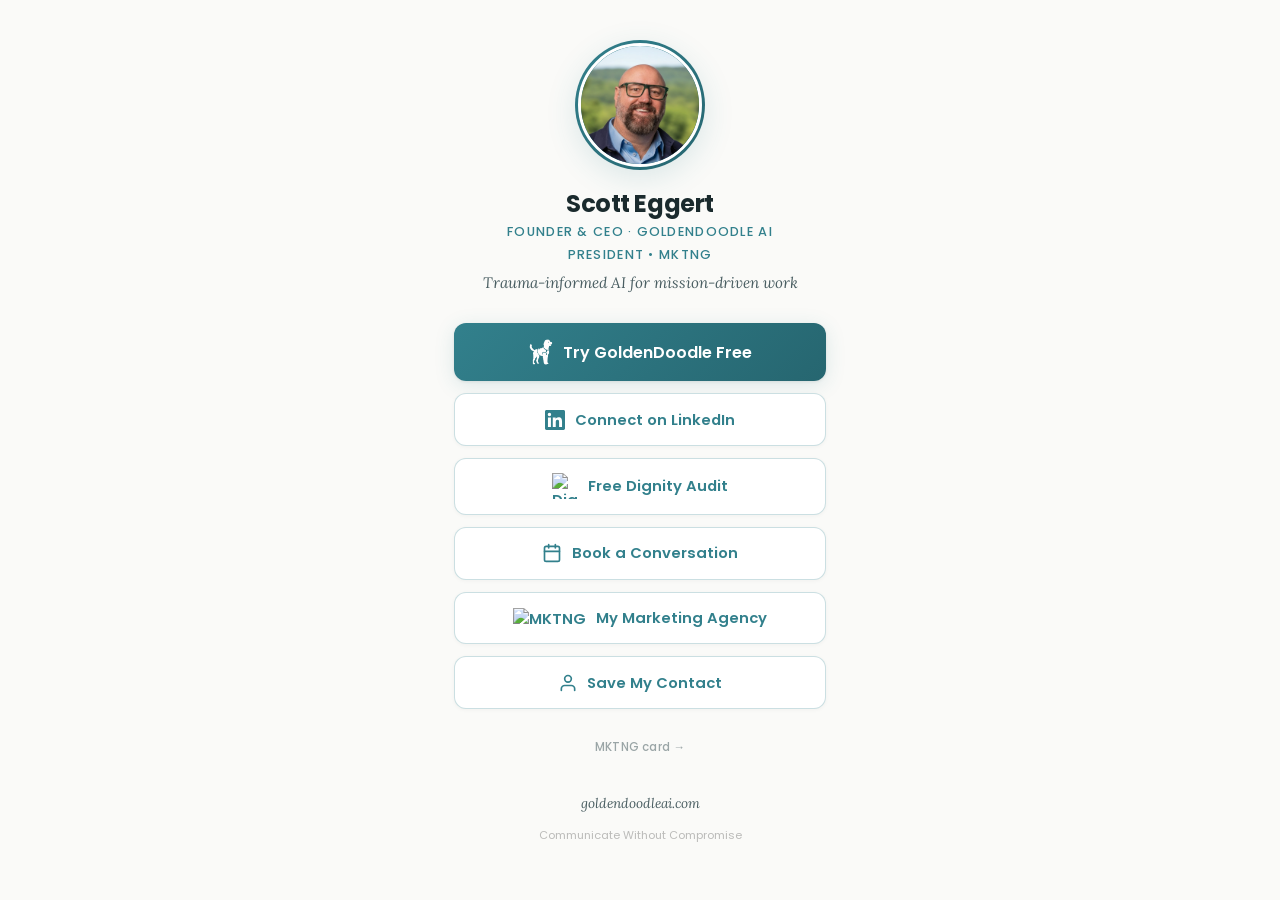
==== commit 3a8dc2fb: "Merge 0e1529e12977a9a34e1a951e34a425c18ce11364 into 49f60492a1dfab7770b6d8df3e8c25271b057eae" ====
--- a/index.html
+++ b/index.html
@@ -3,9 +3,11 @@
 <head>
   <meta charset="UTF-8">
   <meta name="viewport" content="width=device-width, initial-scale=1.0">
-  <title>Scott Eggert — MKTNG</title>
-  <meta name="description" content="Connect with Scott Eggert, President of MKTNG — senior communications for mission-driven brands.">
-  <link href="fonts/fonts.css" rel="stylesheet">
+  <title>Scott Eggert — GoldenDoodle AI</title>
+  <meta name="description" content="Connect with Scott Eggert, Founder & CEO of GoldenDoodle AI — the first trauma-informed AI platform for mission-driven work.">
+  <link rel="preconnect" href="https://fonts.googleapis.com">
+  <link rel="preconnect" href="https://fonts.gstatic.com" crossorigin>
+  <link href="https://fonts.googleapis.com/css2?family=Poppins:wght@400;500;600;700&family=Lora:ital,wght@0,400;1,400;1,500&display=swap" rel="stylesheet">
   <style>
     *, *::before, *::after {
       margin: 0;
@@ -14,19 +16,15 @@
     }
 
     :root {
-      --deep: #121A25;
-      --slate: #1A2535;
-      --berry: #D444A0;
-      --berry-dark: #b8388a;
-      --cyan: #2DD4C0;
-      --ice: #EEF4F6;
-      --white: #FFFFFF;
-      --text-secondary: rgba(238, 244, 246, 0.72);
-      --berry-glow: rgba(212, 68, 160, 0.25);
-      --cyan-glow: rgba(45, 212, 192, 0.15);
       --teal: #32808c;
       --teal-dark: #266670;
-      --teal-glow: rgba(50, 128, 140, 0.25);
+      --teal-light: #e8f4f6;
+      --teal-glow: rgba(50, 128, 140, 0.15);
+      --warm-bg: #fafaf8;
+      --text-primary: #1a2a2d;
+      --text-secondary: #4a5e62;
+      --white: #ffffff;
+      --gold-accent: #c8a44e;
     }
 
     html {
@@ -35,8 +33,8 @@
 
     body {
       font-family: 'Poppins', sans-serif;
-      background: var(--deep);
-      color: var(--ice);
+      background: var(--warm-bg);
+      color: var(--text-primary);
       min-height: 100dvh;
       display: flex;
       justify-content: center;
@@ -53,24 +51,11 @@
       align-items: center;
     }
 
-    /* --- Logo --- */
-    .logo-wrap {
-      margin-bottom: 1.5rem;
-      animation: fadeDown 0.6s ease-out;
-    }
-
-    .logo-wrap img {
-      width: 140px;
-      height: auto;
-      object-fit: contain;
-      display: block;
-    }
-
     /* --- Headshot --- */
     .headshot-wrap {
       position: relative;
       margin-bottom: 1.25rem;
-      animation: fadeDown 0.6s ease-out 0.05s both;
+      animation: fadeDown 0.6s ease-out;
     }
 
     .headshot-ring {
@@ -78,8 +63,8 @@
       height: 130px;
       border-radius: 50%;
       padding: 3px;
-      background: linear-gradient(135deg, var(--berry), var(--cyan));
-      box-shadow: 0 8px 30px var(--berry-glow), 0 4px 20px var(--cyan-glow);
+      background: linear-gradient(135deg, var(--teal), var(--teal-dark));
+      box-shadow: 0 8px 30px var(--teal-glow);
     }
 
     .headshot-ring img {
@@ -88,7 +73,7 @@
       border-radius: 50%;
       object-fit: cover;
       object-position: center 15%;
-      border: 3px solid var(--slate);
+      border: 3px solid var(--white);
     }
 
     /* --- Identity --- */
@@ -99,40 +84,35 @@
     }
 
     .identity h1 {
-      font-family: 'Plus Jakarta Sans', sans-serif;
+      font-family: 'Poppins', sans-serif;
       font-weight: 700;
       font-size: 1.5rem;
       letter-spacing: -0.02em;
-      color: var(--white);
+      color: var(--text-primary);
       line-height: 1.2;
     }
 
     .identity .role {
-      font-family: 'Plus Jakarta Sans', sans-serif;
-      font-weight: 600;
+      font-family: 'Poppins', sans-serif;
+      font-weight: 500;
       font-size: 0.8rem;
-      color: var(--berry);
+      color: var(--teal);
       text-transform: uppercase;
       letter-spacing: 0.1em;
+      margin-top: 0.25rem;
+    }
+
+    .identity .role.secondary {
       margin-top: 0.35rem;
-    }
-
-    .identity .role.secondary {
-      font-family: 'Poppins', sans-serif;
-      font-weight: 500;
-      font-size: 0.72rem;
+      letter-spacing: 0.1em;
+    }
+
+    .identity .tagline {
+      font-family: 'Lora', serif;
+      font-style: italic;
+      font-size: 0.95rem;
       color: var(--text-secondary);
-      text-transform: uppercase;
-      letter-spacing: 0.08em;
-      margin-top: 0.4rem;
-    }
-
-    .identity .tagline {
-      font-family: 'Poppins', sans-serif;
-      font-weight: 400;
-      font-size: 0.925rem;
-      color: var(--text-secondary);
-      margin-top: 0.6rem;
+      margin-top: 0.5rem;
       line-height: 1.5;
     }
 
@@ -175,11 +155,18 @@
       flex-shrink: 0;
     }
 
-    /* Hero CTA */
+    .mktng-logo {
+      width: 74px;
+      height: 20px;
+      object-fit: contain;
+      flex-shrink: 0;
+    }
+
+    /* Hero / Exclusive Offer */
     .link-btn.hero {
-      background: linear-gradient(135deg, var(--berry), var(--berry-dark));
+      background: linear-gradient(135deg, var(--teal), var(--teal-dark));
       color: var(--white);
-      box-shadow: 0 4px 20px var(--berry-glow), 0 1px 3px rgba(0,0,0,0.2);
+      box-shadow: 0 4px 20px var(--teal-glow), 0 1px 3px rgba(0,0,0,0.08);
       font-size: 1rem;
       padding: 1rem 1.25rem;
       animation: fadeUp 0.5s ease-out 0.2s both;
@@ -187,65 +174,38 @@
 
     .link-btn.hero:hover {
       transform: translateY(-2px);
-      box-shadow: 0 8px 30px rgba(212, 68, 160, 0.35), 0 2px 6px rgba(0,0,0,0.15);
+      box-shadow: 0 8px 30px rgba(50, 128, 140, 0.3), 0 2px 6px rgba(0,0,0,0.1);
     }
 
     .link-btn.hero:active {
       transform: translateY(0);
     }
 
-    .link-btn.gd {
-      background: var(--teal);
-      color: var(--white);
-      box-shadow: 0 4px 20px var(--teal-glow), 0 1px 3px rgba(0,0,0,0.2);
-      font-size: 1rem;
-      padding: 0.85rem 1.25rem;
-    }
-
-    .link-btn.gd:hover {
-      background: var(--teal-dark);
-      transform: translateY(-2px);
-      box-shadow: 0 8px 30px rgba(50, 128, 140, 0.35), 0 2px 6px rgba(0,0,0,0.15);
-    }
-
-    .link-btn.gd:active {
-      transform: translateY(0);
-    }
-
-    .btn-label-stack {
-      display: flex;
-      flex-direction: column;
-      align-items: flex-start;
-      gap: 0.15rem;
-      line-height: 1.2;
-      text-align: left;
-    }
-
-    .btn-label-main {
+    .hero-badge {
+      font-family: 'Poppins', sans-serif;
+      font-size: 0.65rem;
       font-weight: 600;
-      font-size: 0.95rem;
-    }
-
-    .btn-label-sub {
-      font-weight: 500;
-      font-size: 0.72rem;
-      opacity: 0.88;
-      letter-spacing: 0.01em;
+      text-transform: uppercase;
+      letter-spacing: 0.12em;
+      color: var(--gold-accent);
+      text-align: center;
+      margin-bottom: -0.25rem;
+      animation: fadeUp 0.5s ease-out 0.15s both;
     }
 
     /* Secondary buttons */
     .link-btn.secondary {
-      background: var(--slate);
-      color: var(--ice);
-      border: 1.5px solid rgba(45, 212, 192, 0.2);
-      box-shadow: 0 1px 4px rgba(0,0,0,0.15);
+      background: var(--white);
+      color: var(--teal);
+      border: 1.5px solid rgba(50, 128, 140, 0.25);
+      box-shadow: 0 1px 4px rgba(0,0,0,0.04);
     }
 
     .link-btn.secondary:hover {
-      border-color: var(--cyan);
-      background: rgba(26, 37, 53, 0.95);
+      border-color: var(--teal);
+      background: var(--teal-light);
       transform: translateY(-1px);
-      box-shadow: 0 3px 12px rgba(0,0,0,0.2);
+      box-shadow: 0 3px 12px rgba(0,0,0,0.06);
     }
 
     .link-btn.secondary:active {
@@ -257,17 +217,20 @@
     .links .link-btn:nth-child(2) { animation: fadeUp 0.5s ease-out 0.2s both; }
     .links .link-btn:nth-child(3) { animation: fadeUp 0.5s ease-out 0.25s both; }
     .links .link-btn:nth-child(4) { animation: fadeUp 0.5s ease-out 0.3s both; }
-    .links .link-btn:nth-child(5) { animation: fadeUp 0.5s ease-out 0.4s both; }
+    .links .link-btn:nth-child(5) { animation: fadeUp 0.5s ease-out 0.35s both; }
+    .links .link-btn:nth-child(6) { animation: fadeUp 0.5s ease-out 0.4s both; }
+    .links .link-btn:nth-child(7) { animation: fadeUp 0.5s ease-out 0.45s both; }
 
     /* --- Footer --- */
     .footer {
-      margin-top: 1rem;
+      margin-top: 2rem;
       text-align: center;
-      animation: fadeUp 0.5s ease-out 0.5s both;
+      animation: fadeUp 0.5s ease-out 0.55s both;
     }
 
     .footer a {
-      font-family: 'Poppins', sans-serif;
+      font-family: 'Lora', serif;
+      font-style: italic;
       font-size: 0.85rem;
       color: var(--text-secondary);
       text-decoration: none;
@@ -275,19 +238,35 @@
     }
 
     .footer a:hover {
-      color: var(--cyan);
+      color: var(--teal);
     }
 
     .footer .powered {
-      font-family: 'Plus Jakarta Sans', sans-serif;
-      font-weight: 700;
+      font-family: 'Poppins', sans-serif;
       font-size: 0.7rem;
-      color: rgba(238, 244, 246, 0.4);
+      color: rgba(0,0,0,0.25);
       margin-top: 0.75rem;
-      line-height: 1.45;
-      max-width: 18rem;
-      margin-left: auto;
-      margin-right: auto;
+      font-style: normal;
+    }
+
+    /* --- Cross-link --- */
+    .variant-link {
+      margin-top: 1.5rem;
+      animation: fadeUp 0.5s ease-out 0.5s both;
+    }
+
+    .variant-link a {
+      font-family: 'Poppins', sans-serif;
+      font-size: 0.72rem;
+      font-weight: 500;
+      color: rgba(74, 94, 98, 0.55);
+      text-decoration: none;
+      letter-spacing: 0.02em;
+      transition: color 0.2s;
+    }
+
+    .variant-link a:hover {
+      color: var(--teal);
     }
 
     /* --- Animations --- */
@@ -301,6 +280,7 @@
       to { opacity: 1; transform: translateY(0); }
     }
 
+    /* Reduced motion */
     @media (prefers-reduced-motion: reduce) {
       *, *::before, *::after {
         animation-duration: 0.01ms !important;
@@ -316,11 +296,6 @@
 <body>
   <div class="container">
 
-    <!-- MKTNG Logo -->
-    <div class="logo-wrap">
-      <img src="mktng-logo-white.png" alt="MKTNG" width="140" height="38" loading="eager">
-    </div>
-
     <!-- Headshot -->
     <div class="headshot-wrap">
       <div class="headshot-ring">
@@ -331,48 +306,61 @@
     <!-- Identity -->
     <div class="identity">
       <h1>Scott Eggert</h1>
-      <div class="role">President · MKTNG</div>
-      <div class="role secondary">Co-Founder · GoldenDoodle AI</div>
-      <p class="tagline">Senior communications for mission-driven brands</p>
+      <div class="role">Founder & CEO · GoldenDoodle AI</div>
+      <div class="role secondary">President • MKTNG</div>
+      <p class="tagline">Trauma-informed AI for mission-driven work</p>
     </div>
 
     <!-- Links -->
     <div class="links">
 
-      <a href="https://mktng.co" target="_blank" rel="noopener" class="link-btn hero" data-track="visit_mktng">
-        <img src="mktng-logo-all-white.png" alt="" class="link-btn-icon" width="26" height="26" loading="lazy" aria-hidden="true">
-        Visit MKTNG
-      </a>
-
+      <!-- Exclusive Offer (Hero) -->
+      <a href="https://goldendoodleai.com/founderoffer" class="link-btn hero" data-track="exclusive_offer">
+        <img src="goldendoodle-icon.png" alt="GoldenDoodle icon" class="link-btn-icon" width="20" height="20" loading="lazy">
+        Try GoldenDoodle Free
+      </a>
+
+      <!-- LinkedIn -->
       <a href="https://www.linkedin.com/in/scottdeggert/" target="_blank" rel="noopener" class="link-btn secondary" data-track="linkedin">
         <svg viewBox="0 0 24 24" fill="currentColor"><path d="M20.447 20.452h-3.554v-5.569c0-1.328-.027-3.037-1.852-3.037-1.853 0-2.136 1.445-2.136 2.939v5.667H9.351V9h3.414v1.561h.046c.477-.9 1.637-1.85 3.37-1.85 3.601 0 4.267 2.37 4.267 5.455v6.286zM5.337 7.433a2.062 2.062 0 01-2.063-2.065 2.064 2.064 0 112.063 2.065zm1.782 13.019H3.555V9h3.564v11.452zM22.225 0H1.771C.792 0 0 .774 0 1.729v20.542C0 23.227.792 24 1.771 24h20.451C23.2 24 24 23.227 24 22.271V1.729C24 .774 23.2 0 22.222 0h.003z"/></svg>
         Connect on LinkedIn
       </a>
 
+      <!-- Dignity Audit -->
+      <a href="https://dignityaudit.com" target="_blank" rel="noopener" class="link-btn secondary" data-track="dignity_audit">
+        <img src="dignity-alliance-icon.png" alt="Dignity-Alliance icon" class="link-btn-icon" width="20" height="20" loading="lazy">
+        Free Dignity Audit
+      </a>
+
+      <!-- Calendly -->
       <a href="https://calendly.com/scotteggert" target="_blank" rel="noopener" class="link-btn secondary" data-track="calendly">
         <svg viewBox="0 0 24 24" fill="none" stroke="currentColor" stroke-width="2" stroke-linecap="round" stroke-linejoin="round"><rect x="3" y="4" width="18" height="18" rx="2" ry="2"/><line x1="16" y1="2" x2="16" y2="6"/><line x1="8" y1="2" x2="8" y2="6"/><line x1="3" y1="10" x2="21" y2="10"/></svg>
         Book a Conversation
       </a>
 
-      <a href="scott-eggert-mktng.vcf" download="Scott Eggert - MKTNG.vcf" class="link-btn secondary" data-track="save_contact">
+      <!-- MKTNG -->
+      <a href="https://mktng.co" target="_blank" rel="noopener" class="link-btn secondary" data-track="for_brands_who_care">
+        <img src="mktng-logo.png" alt="MKTNG logo" class="mktng-logo" width="74" height="20" loading="lazy">
+        My Marketing Agency
+      </a>
+
+      <!-- vCard Download -->
+      <a href="scott-eggert.vcf" download="Scott Eggert.vcf" class="link-btn secondary" data-track="save_contact">
         <svg viewBox="0 0 24 24" fill="none" stroke="currentColor" stroke-width="2" stroke-linecap="round" stroke-linejoin="round"><path d="M20 21v-2a4 4 0 0 0-4-4H8a4 4 0 0 0-4 4v2"/><circle cx="12" cy="7" r="4"/></svg>
         Save My Contact
       </a>
 
-      <a href="https://goldendoodleai.com" target="_blank" rel="noopener" class="link-btn gd" data-track="goldendoodle_ai">
-        <img src="goldendoodle-icon.png" alt="" class="link-btn-icon" width="26" height="26" loading="lazy" aria-hidden="true">
-        <span class="btn-label-stack">
-          <span class="btn-label-main">GoldenDoodle AI</span>
-          <span class="btn-label-sub">Learn about GoldenDoodle AI</span>
-        </span>
-      </a>
-
+    </div>
+
+    <!-- Cross-link to MKTNG card -->
+    <div class="variant-link">
+      <a href="mktng/">MKTNG card →</a>
     </div>
 
     <!-- Footer -->
     <div class="footer">
-      <a href="https://mktng.co">mktng.co</a>
-      <p class="powered">Your work and the people it's for.</p>
+      <a href="https://goldendoodleai.com">goldendoodleai.com</a>
+      <div class="powered">Communicate Without Compromise</div>
     </div>
 
   </div>
@@ -382,7 +370,7 @@
         posthog.capture('link_click', {
           button: el.getAttribute('data-track'),
           url: el.getAttribute('href'),
-          page: 'scott_mktng_linktree'
+          page: 'scott_linktree'
         });
       });
     });
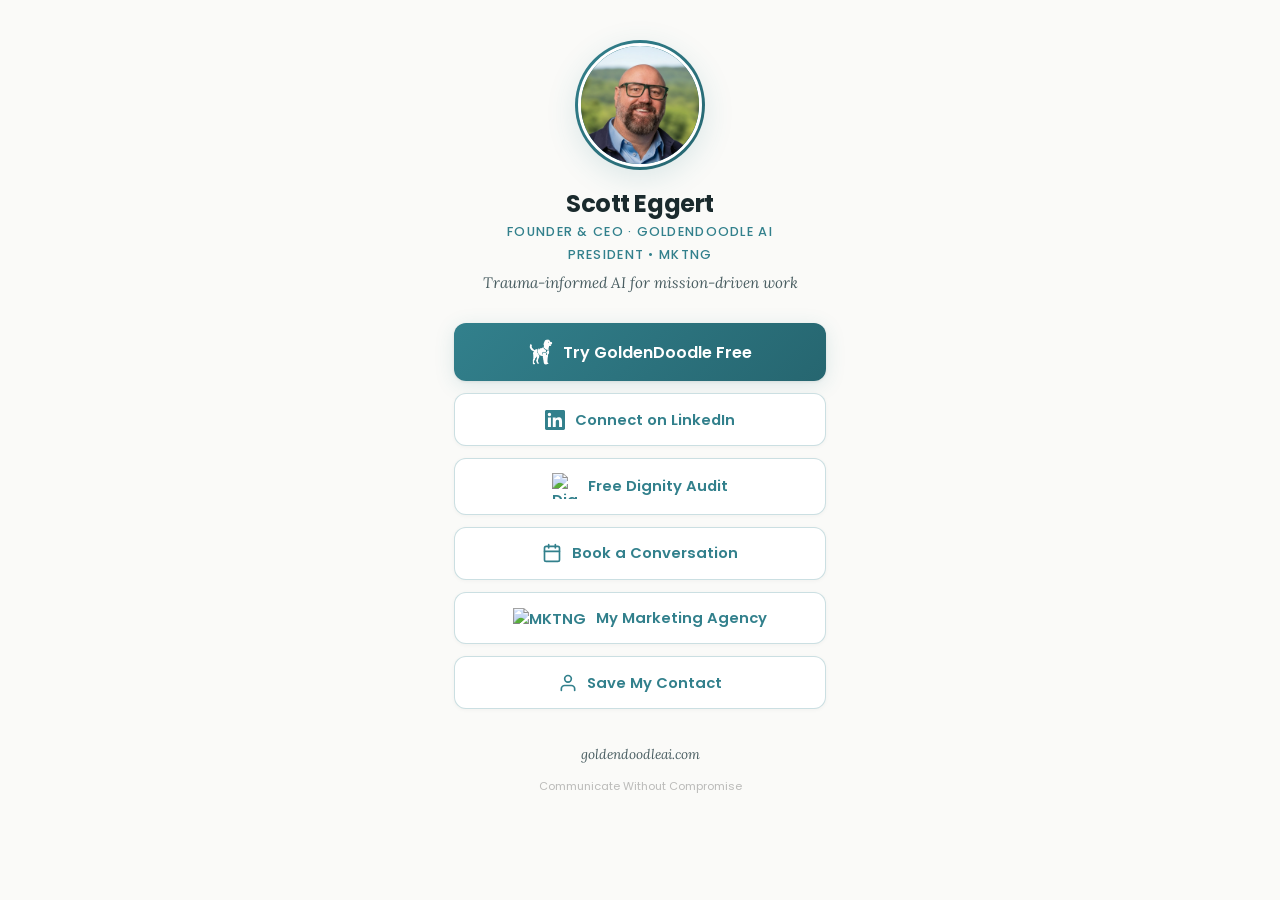
==== commit 7f4c1cd7: "fix(analytics): point PostHog at MKTNG.co project Switch scott-links from the GoldenDoodle PostHog p" ====
--- a/index.html
+++ b/index.html
@@ -249,26 +249,6 @@
       font-style: normal;
     }
 
-    /* --- Cross-link --- */
-    .variant-link {
-      margin-top: 1.5rem;
-      animation: fadeUp 0.5s ease-out 0.5s both;
-    }
-
-    .variant-link a {
-      font-family: 'Poppins', sans-serif;
-      font-size: 0.72rem;
-      font-weight: 500;
-      color: rgba(74, 94, 98, 0.55);
-      text-decoration: none;
-      letter-spacing: 0.02em;
-      transition: color 0.2s;
-    }
-
-    .variant-link a:hover {
-      color: var(--teal);
-    }
-
     /* --- Animations --- */
     @keyframes fadeDown {
       from { opacity: 0; transform: translateY(-12px); }
@@ -290,7 +270,7 @@
   </style>
   <script>
     !function(t,e){var o,n,p,r;e.__SV||(window.posthog=e,e._i=[],e.init=function(i,s,a){function g(t,e){var o=e.split(".");2==o.length&&(t=t[o[0]],e=o[1]),t[e]=function(){t.push([e].concat(Array.prototype.slice.call(arguments,0)))}}(p=t.createElement("script")).type="text/javascript",p.async=!0,p.src=s.api_host+"/static/array.js",(r=t.getElementsByTagName("script")[0]).parentNode.insertBefore(p,r);var u=e;for(void 0!==a?u=e[a]=[]:a="posthog",u.people=u.people||[],u.toString=function(t){var e="posthog";return"posthog"!==a&&(e+="."+a),t||(e+=" (stub)"),e},u.people.toString=function(){return u.toString(1)+".people (stub)"},o="capture identify alias people.set people.set_once set_config register register_once unregister opt_out_capturing has_opted_out_capturing opt_in_capturing reset isFeatureEnabled onFeatureFlags getFeatureFlag getFeatureFlagPayload reloadFeatureFlags group updateEarlyAccessFeatureEnrollment getEarlyAccessFeatures getActiveMatchingSurveys getSurveys onSessionId".split(" "),n=0;n<o.length;n++)g(u,o[n]);e._i.push([i,s,a])},e.__SV=1)}(document,window.posthog||[]);
-    posthog.init('phc_HiUlc1KlcLO7zFuvxV1XKp8ROmtPgVxbMvExBJRHfyB', { api_host: 'https://us.i.posthog.com' });
+    posthog.init('phc_zqkqYNDsJiyUJq7Tj3KyReGdCj4Ymr7KyqGa7Ck3tKPZ', { api_host: 'https://us.i.posthog.com' });
   </script>
 </head>
 <body>
@@ -350,11 +330,6 @@
         Save My Contact
       </a>
 
-    </div>
-
-    <!-- Cross-link to MKTNG card -->
-    <div class="variant-link">
-      <a href="mktng/">MKTNG card →</a>
     </div>
 
     <!-- Footer -->
